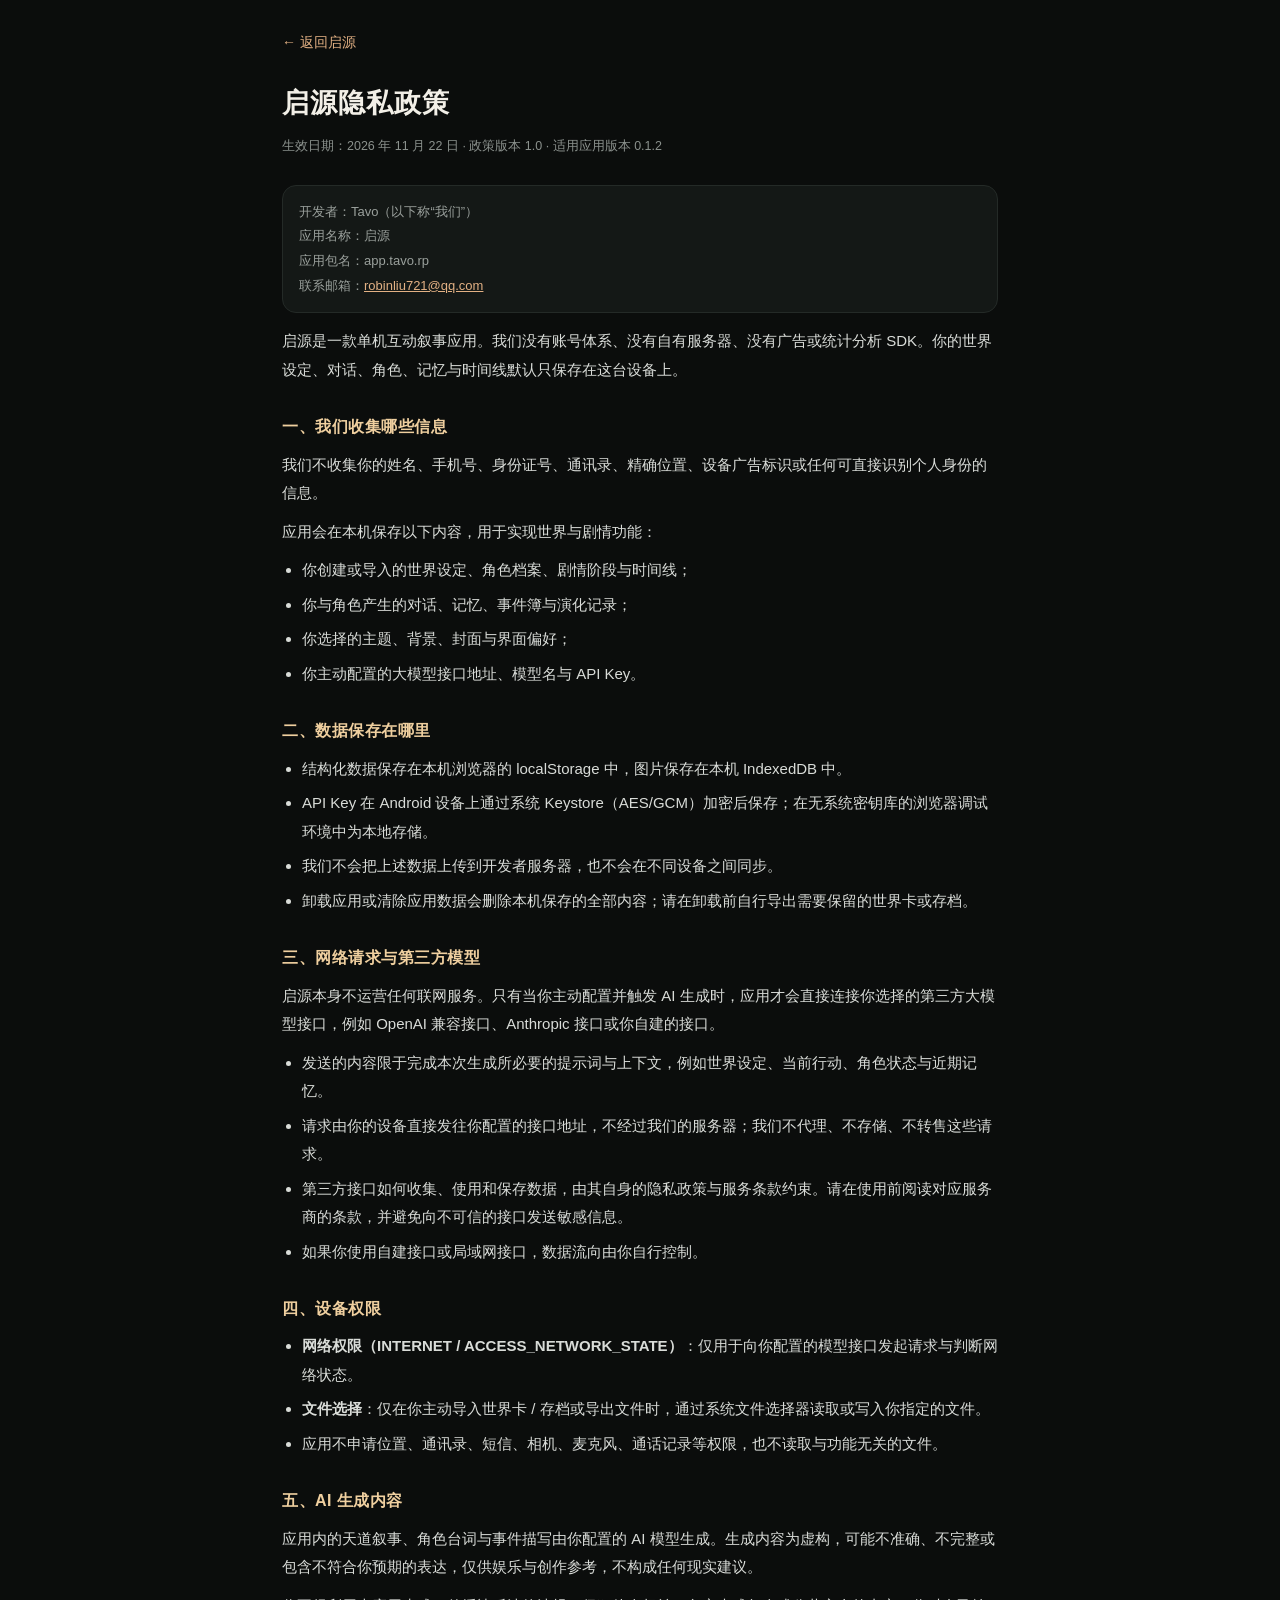
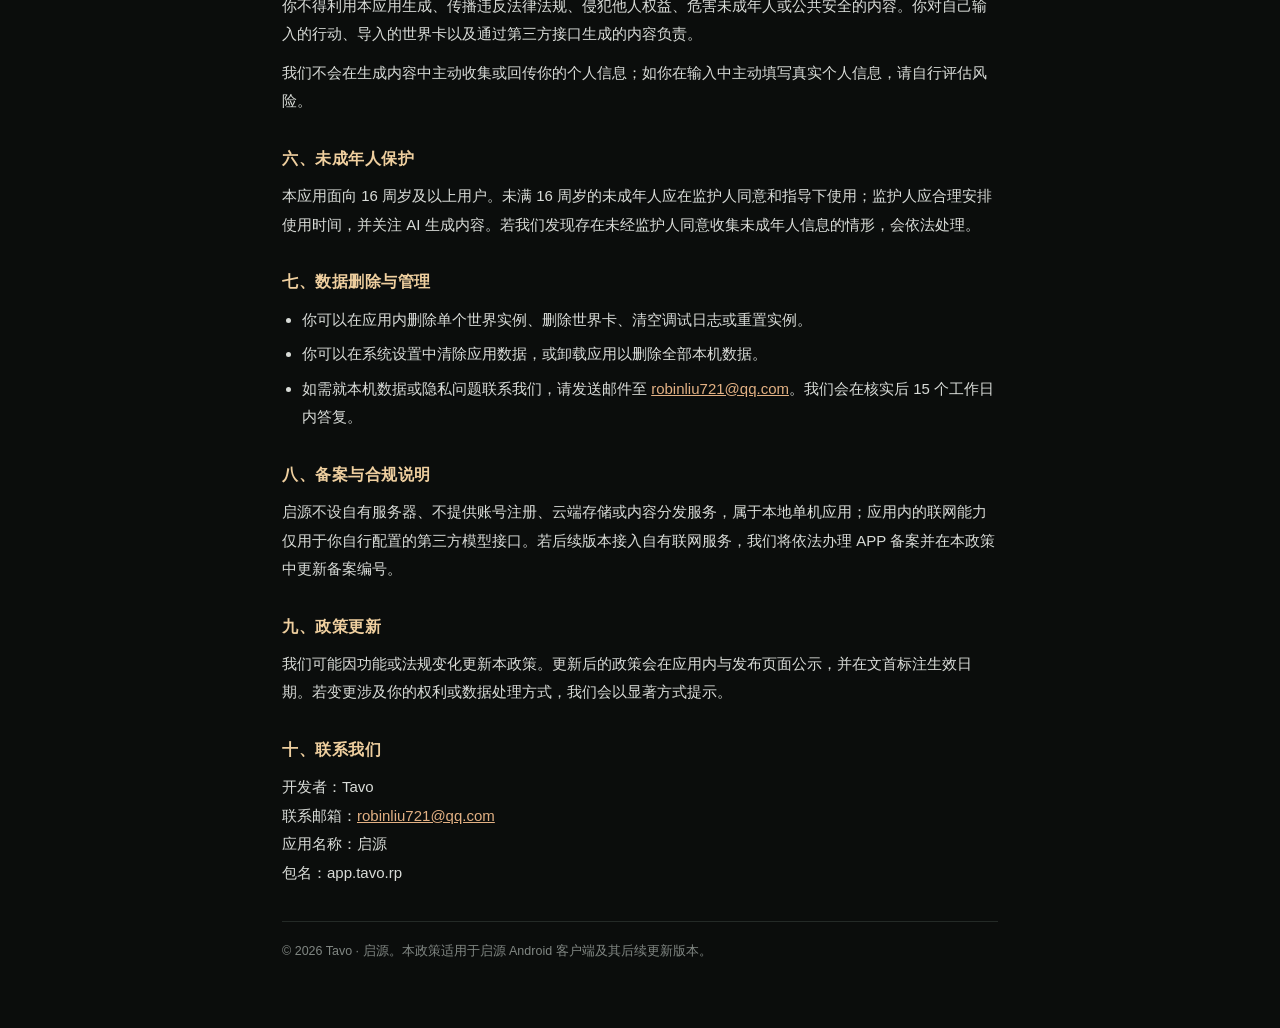
==== docs/privacy.html @ 98784d31 "Qiyuan 0.1.2: local-first AI interactive fiction" ====
<!DOCTYPE html>
<html lang="zh-CN">
<head>
<meta charset="utf-8">
<meta name="viewport" content="width=device-width, initial-scale=1, viewport-fit=cover">
<title>启源 · 隐私政策</title>
<style>
  :root{color-scheme:dark}
  *{box-sizing:border-box}
  body{margin:0;background:#0b0d0c;color:#d9dcd8;font-family:-apple-system,"PingFang SC","Noto Sans SC",sans-serif;
    font-size:15px;line-height:1.9;-webkit-text-size-adjust:100%}
  .wrap{max-width:760px;margin:0 auto;padding:28px 22px 64px}
  .back{display:inline-flex;align-items:center;gap:6px;color:#e3b184;text-decoration:none;font-size:14px;margin-bottom:22px}
  h1{font-family:"Songti SC","Noto Serif SC",serif;font-size:27px;letter-spacing:1px;color:#f2efe7;margin:0 0 6px}
  .meta{color:#8b918d;font-size:12.5px;margin-bottom:26px}
  h2{font-size:16px;color:#efcf9f;margin:28px 0 8px;letter-spacing:.5px}
  p{margin:0 0 10px}
  ul{margin:0 0 12px;padding-left:20px}
  li{margin-bottom:6px}
  a{color:#e3b184}
  .card{background:#141816;border:1px solid #242a27;border-radius:14px;padding:14px 16px;margin:14px 0}
  .note{color:#9aa09c;font-size:13px}
  footer{margin-top:34px;padding-top:18px;border-top:1px solid #242a27;color:#818783;font-size:12.5px}
</style>
</head>
<body>
<div class="wrap">
  <a class="back" href="index.html">← 返回启源</a>
  <h1>启源隐私政策</h1>
  <div class="meta">生效日期：2026 年 11 月 22 日 · 政策版本 1.0 · 适用应用版本 0.1.2</div>

  <div class="card note">
    开发者：Tavo（以下称“我们”）<br>
    应用名称：启源<br>
    应用包名：app.tavo.rp<br>
    联系邮箱：<a href="mailto:robinliu721@qq.com">robinliu721@qq.com</a>
  </div>

  <p>启源是一款单机互动叙事应用。我们没有账号体系、没有自有服务器、没有广告或统计分析 SDK。你的世界设定、对话、角色、记忆与时间线默认只保存在这台设备上。</p>

  <h2>一、我们收集哪些信息</h2>
  <p>我们不收集你的姓名、手机号、身份证号、通讯录、精确位置、设备广告标识或任何可直接识别个人身份的信息。</p>
  <p>应用会在本机保存以下内容，用于实现世界与剧情功能：</p>
  <ul>
    <li>你创建或导入的世界设定、角色档案、剧情阶段与时间线；</li>
    <li>你与角色产生的对话、记忆、事件簿与演化记录；</li>
    <li>你选择的主题、背景、封面与界面偏好；</li>
    <li>你主动配置的大模型接口地址、模型名与 API Key。</li>
  </ul>

  <h2>二、数据保存在哪里</h2>
  <ul>
    <li>结构化数据保存在本机浏览器的 localStorage 中，图片保存在本机 IndexedDB 中。</li>
    <li>API Key 在 Android 设备上通过系统 Keystore（AES/GCM）加密后保存；在无系统密钥库的浏览器调试环境中为本地存储。</li>
    <li>我们不会把上述数据上传到开发者服务器，也不会在不同设备之间同步。</li>
    <li>卸载应用或清除应用数据会删除本机保存的全部内容；请在卸载前自行导出需要保留的世界卡或存档。</li>
  </ul>

  <h2>三、网络请求与第三方模型</h2>
  <p>启源本身不运营任何联网服务。只有当你主动配置并触发 AI 生成时，应用才会直接连接你选择的第三方大模型接口，例如 OpenAI 兼容接口、Anthropic 接口或你自建的接口。</p>
  <ul>
    <li>发送的内容限于完成本次生成所必要的提示词与上下文，例如世界设定、当前行动、角色状态与近期记忆。</li>
    <li>请求由你的设备直接发往你配置的接口地址，不经过我们的服务器；我们不代理、不存储、不转售这些请求。</li>
    <li>第三方接口如何收集、使用和保存数据，由其自身的隐私政策与服务条款约束。请在使用前阅读对应服务商的条款，并避免向不可信的接口发送敏感信息。</li>
    <li>如果你使用自建接口或局域网接口，数据流向由你自行控制。</li>
  </ul>

  <h2>四、设备权限</h2>
  <ul>
    <li><b>网络权限（INTERNET / ACCESS_NETWORK_STATE）</b>：仅用于向你配置的模型接口发起请求与判断网络状态。</li>
    <li><b>文件选择</b>：仅在你主动导入世界卡 / 存档或导出文件时，通过系统文件选择器读取或写入你指定的文件。</li>
    <li>应用不申请位置、通讯录、短信、相机、麦克风、通话记录等权限，也不读取与功能无关的文件。</li>
  </ul>

  <h2>五、AI 生成内容</h2>
  <p>应用内的天道叙事、角色台词与事件描写由你配置的 AI 模型生成。生成内容为虚构，可能不准确、不完整或包含不符合你预期的表达，仅供娱乐与创作参考，不构成任何现实建议。</p>
  <p>你不得利用本应用生成、传播违反法律法规、侵犯他人权益、危害未成年人或公共安全的内容。你对自己输入的行动、导入的世界卡以及通过第三方接口生成的内容负责。</p>
  <p>我们不会在生成内容中主动收集或回传你的个人信息；如你在输入中主动填写真实个人信息，请自行评估风险。</p>

  <h2>六、未成年人保护</h2>
  <p>本应用面向 16 周岁及以上用户。未满 16 周岁的未成年人应在监护人同意和指导下使用；监护人应合理安排使用时间，并关注 AI 生成内容。若我们发现存在未经监护人同意收集未成年人信息的情形，会依法处理。</p>

  <h2>七、数据删除与管理</h2>
  <ul>
    <li>你可以在应用内删除单个世界实例、删除世界卡、清空调试日志或重置实例。</li>
    <li>你可以在系统设置中清除应用数据，或卸载应用以删除全部本机数据。</li>
    <li>如需就本机数据或隐私问题联系我们，请发送邮件至 <a href="mailto:robinliu721@qq.com">robinliu721@qq.com</a>。我们会在核实后 15 个工作日内答复。</li>
  </ul>

  <h2>八、备案与合规说明</h2>
  <p>启源不设自有服务器、不提供账号注册、云端存储或内容分发服务，属于本地单机应用；应用内的联网能力仅用于你自行配置的第三方模型接口。若后续版本接入自有联网服务，我们将依法办理 APP 备案并在本政策中更新备案编号。</p>

  <h2>九、政策更新</h2>
  <p>我们可能因功能或法规变化更新本政策。更新后的政策会在应用内与发布页面公示，并在文首标注生效日期。若变更涉及你的权利或数据处理方式，我们会以显著方式提示。</p>

  <h2>十、联系我们</h2>
  <p>开发者：Tavo<br>联系邮箱：<a href="mailto:robinliu721@qq.com">robinliu721@qq.com</a><br>应用名称：启源<br>包名：app.tavo.rp</p>

  <footer>© 2026 Tavo · 启源。本政策适用于启源 Android 客户端及其后续更新版本。</footer>
</div>
</body>
</html>
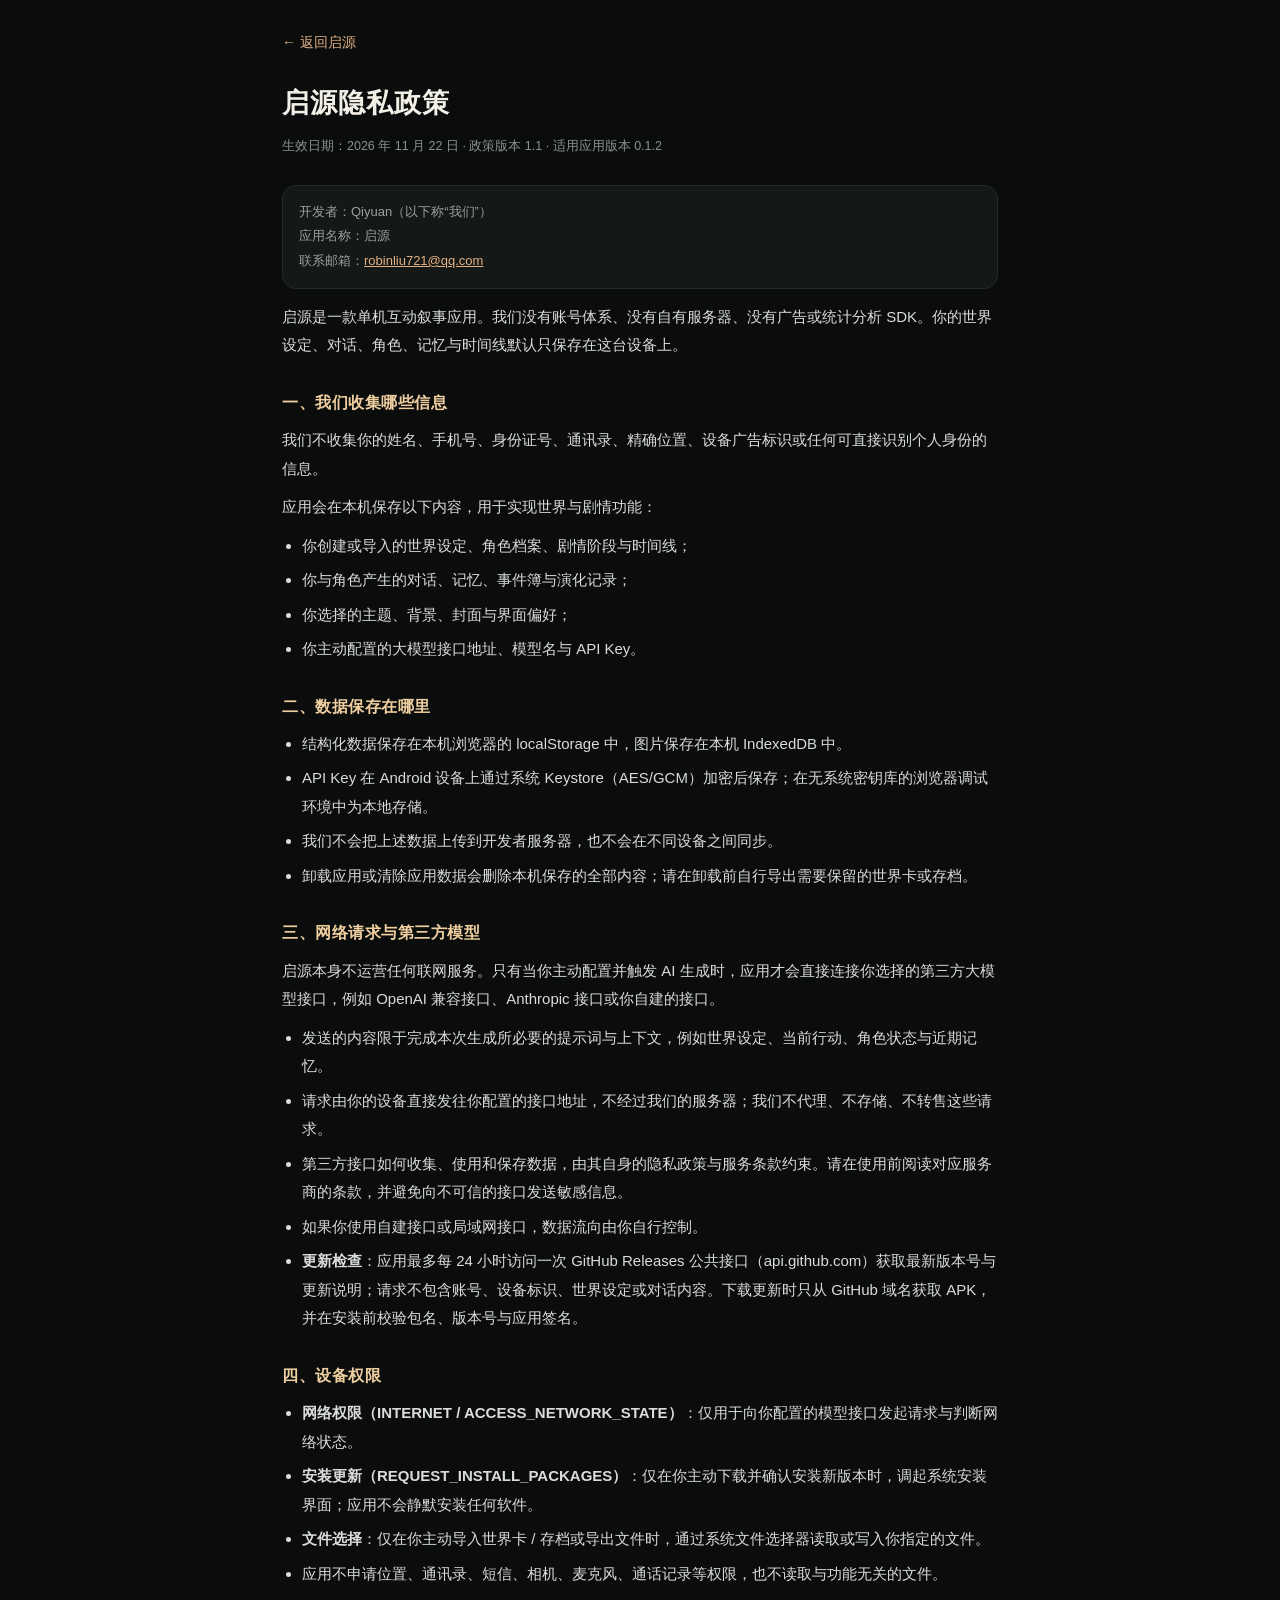
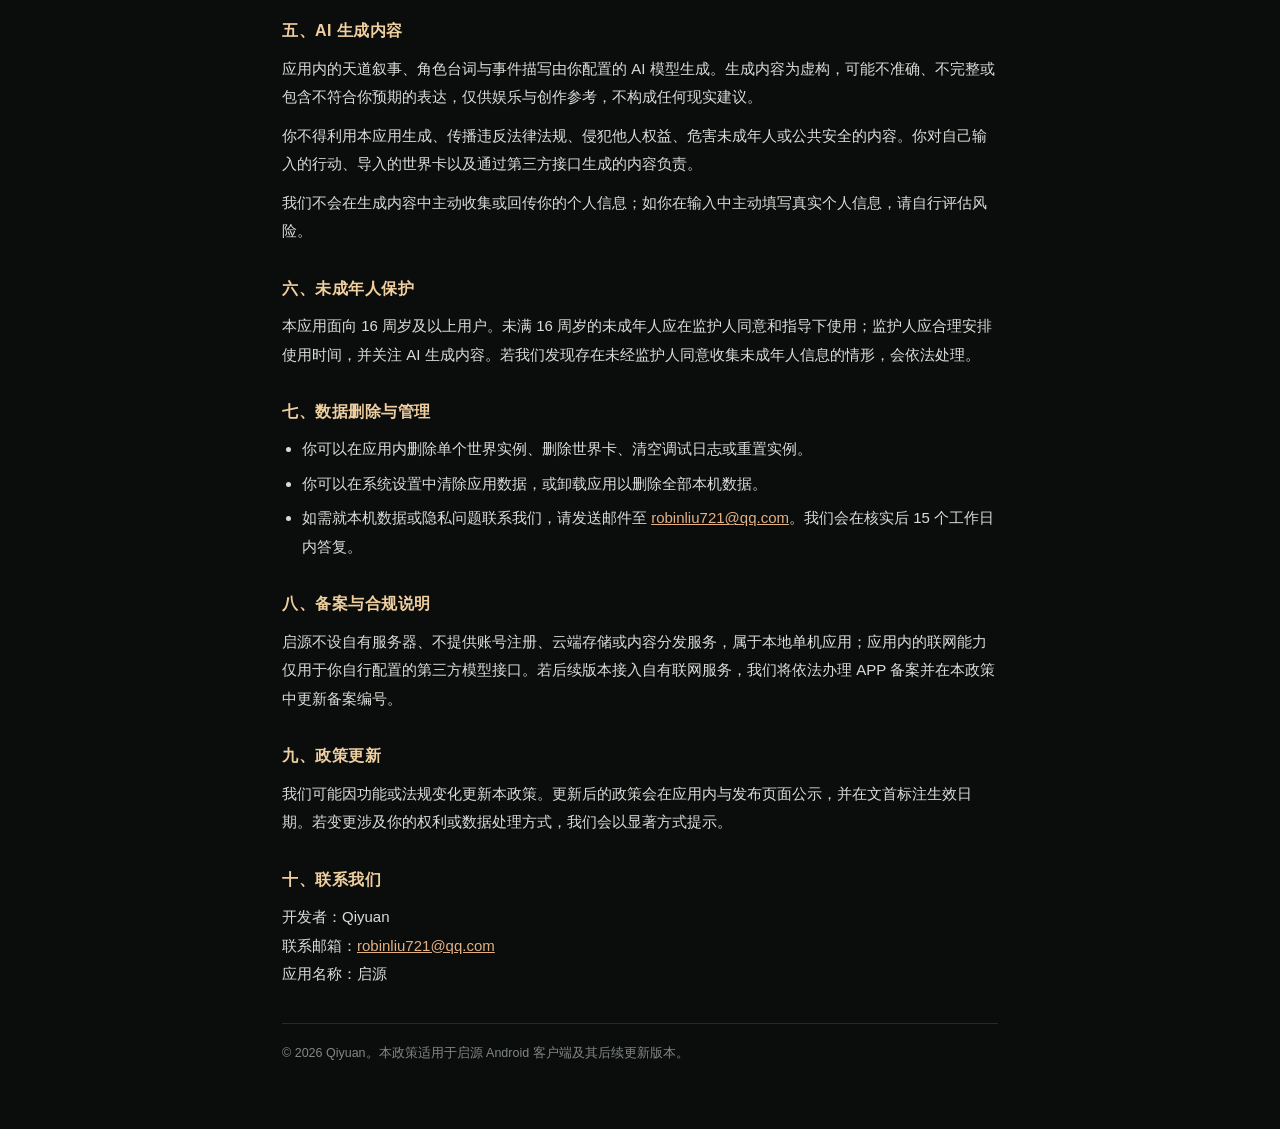
==== commit 6aee9286: "Qiyuan 0.1.4: in-app GitHub updates and new app identity" ====
--- a/docs/privacy.html
+++ b/docs/privacy.html
@@ -27,12 +27,12 @@
 <div class="wrap">
   <a class="back" href="index.html">← 返回启源</a>
   <h1>启源隐私政策</h1>
-  <div class="meta">生效日期：2026 年 11 月 22 日 · 政策版本 1.0 · 适用应用版本 0.1.2</div>
+  <div class="meta">生效日期：2026 年 11 月 22 日 · 政策版本 1.1 · 适用应用版本 0.1.2</div>
 
   <div class="card note">
-    开发者：Tavo（以下称“我们”）<br>
+    开发者：Qiyuan（以下称“我们”）<br>
     应用名称：启源<br>
-    应用包名：app.tavo.rp<br>
+    
     联系邮箱：<a href="mailto:robinliu721@qq.com">robinliu721@qq.com</a>
   </div>
 
@@ -63,11 +63,13 @@
     <li>请求由你的设备直接发往你配置的接口地址，不经过我们的服务器；我们不代理、不存储、不转售这些请求。</li>
     <li>第三方接口如何收集、使用和保存数据，由其自身的隐私政策与服务条款约束。请在使用前阅读对应服务商的条款，并避免向不可信的接口发送敏感信息。</li>
     <li>如果你使用自建接口或局域网接口，数据流向由你自行控制。</li>
+    <li><b>更新检查</b>：应用最多每 24 小时访问一次 GitHub Releases 公共接口（api.github.com）获取最新版本号与更新说明；请求不包含账号、设备标识、世界设定或对话内容。下载更新时只从 GitHub 域名获取 APK，并在安装前校验包名、版本号与应用签名。</li>
   </ul>
 
   <h2>四、设备权限</h2>
   <ul>
     <li><b>网络权限（INTERNET / ACCESS_NETWORK_STATE）</b>：仅用于向你配置的模型接口发起请求与判断网络状态。</li>
+    <li><b>安装更新（REQUEST_INSTALL_PACKAGES）</b>：仅在你主动下载并确认安装新版本时，调起系统安装界面；应用不会静默安装任何软件。</li>
     <li><b>文件选择</b>：仅在你主动导入世界卡 / 存档或导出文件时，通过系统文件选择器读取或写入你指定的文件。</li>
     <li>应用不申请位置、通讯录、短信、相机、麦克风、通话记录等权限，也不读取与功能无关的文件。</li>
   </ul>
@@ -94,9 +96,9 @@
   <p>我们可能因功能或法规变化更新本政策。更新后的政策会在应用内与发布页面公示，并在文首标注生效日期。若变更涉及你的权利或数据处理方式，我们会以显著方式提示。</p>
 
   <h2>十、联系我们</h2>
-  <p>开发者：Tavo<br>联系邮箱：<a href="mailto:robinliu721@qq.com">robinliu721@qq.com</a><br>应用名称：启源<br>包名：app.tavo.rp</p>
+  <p>开发者：Qiyuan<br>联系邮箱：<a href="mailto:robinliu721@qq.com">robinliu721@qq.com</a><br>应用名称：启源<br></p>
 
-  <footer>© 2026 Tavo · 启源。本政策适用于启源 Android 客户端及其后续更新版本。</footer>
+  <footer>© 2026 Qiyuan。本政策适用于启源 Android 客户端及其后续更新版本。</footer>
 </div>
 </body>
 </html>
